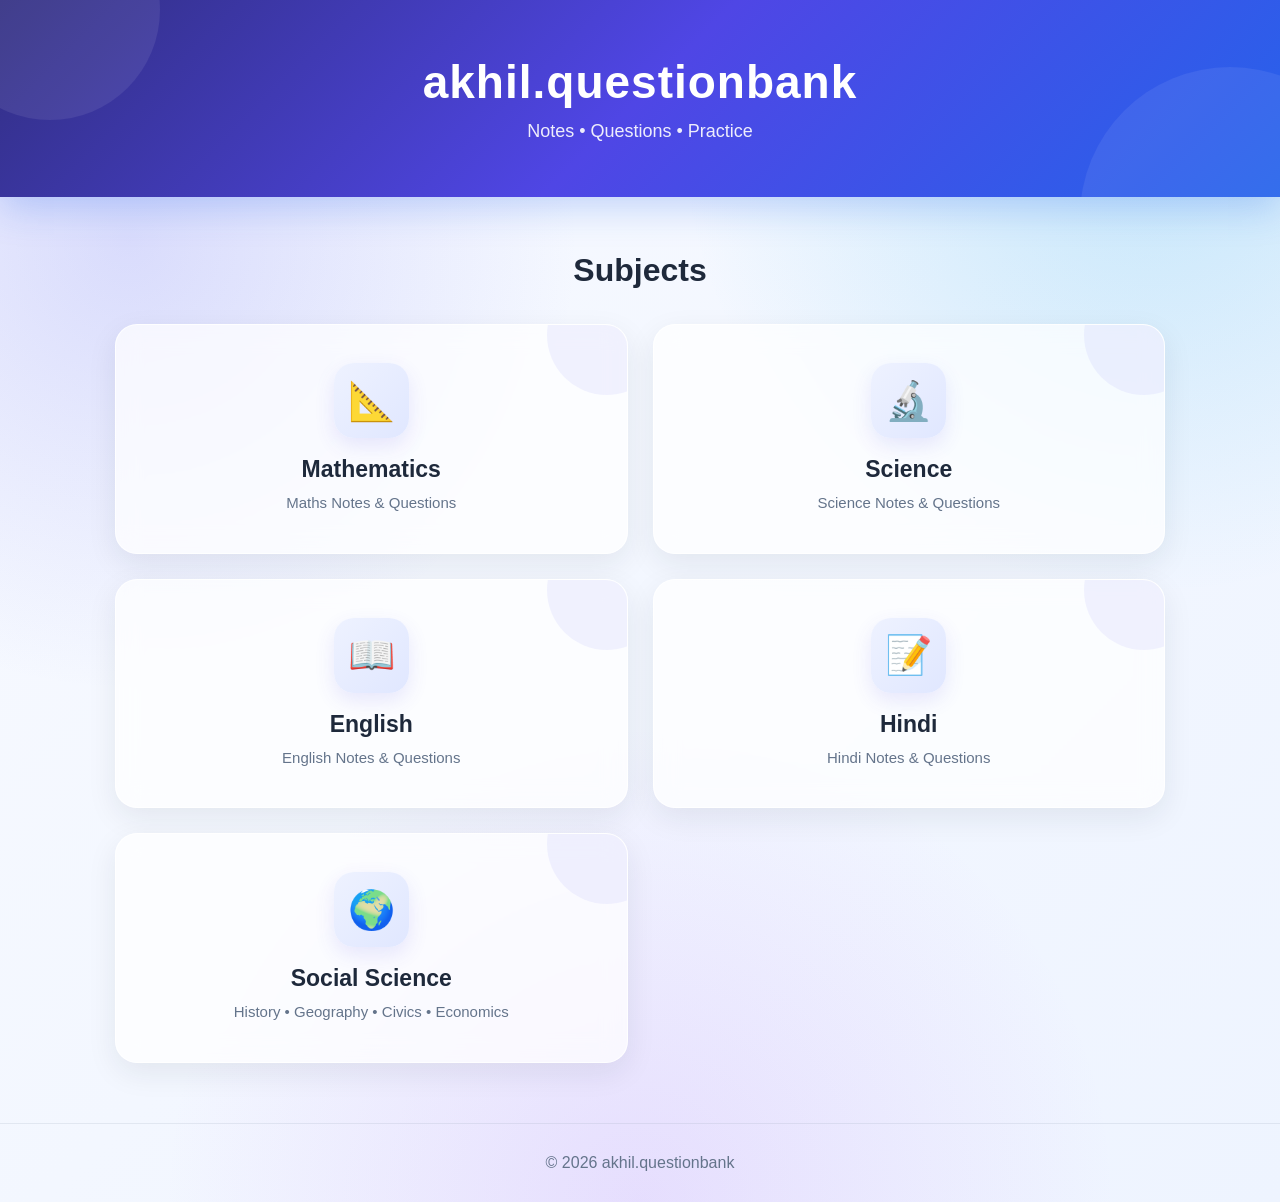
==== index.html @ 11f7a159 "initial jandarpan project" ====
<!DOCTYPE html>
<html lang="en">

<head>
    <meta charset="UTF-8">
    <meta name="viewport" content="width=device-width, initial-scale=1.0">

    <title>akhil.questionbank</title>

    <link rel="stylesheet" href="style.css">
</head>

<body>

<header>
    <h1>akhil.questionbank</h1>
    <p>Notes • Questions • Practice</p>
</header>

<main>

    <h2>Subjects</h2>

    <div class="subjects">

        <a href="mathematics.html" class="subject">
            <div class="icon">📐</div>
            <h3>Mathematics</h3>
            <p>Maths Notes & Questions</p>
        </a>

        <a href="science.html" class="subject">
            <div class="icon">🔬</div>
            <h3>Science</h3>
            <p>Science Notes & Questions</p>
        </a>

        <a href="english.html" class="subject">
            <div class="icon">📖</div>
            <h3>English</h3>
            <p>English Notes & Questions</p>
        </a>

        <a href="hindi.html" class="subject">
            <div class="icon">📝</div>
            <h3>Hindi</h3>
            <p>Hindi Notes & Questions</p>
        </a>

        <a href="sst.html" class="subject">
            <div class="icon">🌍</div>
            <h3>Social Science</h3>
            <p>History • Geography • Civics • Economics</p>
        </a>

    </div>

</main>

<footer>
    <p>© 2026 akhil.questionbank</p>
</footer>

<script src="script.js"></script>

</body>
</html>
---- style.css ----
* {
    margin: 0;
    padding: 0;
    box-sizing: border-box;
}

body {
    font-family: Arial, sans-serif;
    min-height: 100vh;
    color: #172033;

    /* Beautiful background */
    background:
        radial-gradient(circle at 10% 20%, rgba(99, 102, 241, 0.20), transparent 30%),
        radial-gradient(circle at 90% 10%, rgba(14, 165, 233, 0.20), transparent 30%),
        radial-gradient(circle at 50% 100%, rgba(168, 85, 247, 0.15), transparent 35%),
        linear-gradient(135deg, #f8faff, #eef4ff);
}

/* ================= HEADER ================= */

header {
    position: relative;
    overflow: hidden;

    padding: 55px 20px;
    text-align: center;

    color: white;

    background:
        linear-gradient(135deg, #312e81, #4f46e5, #2563eb);

    box-shadow: 0 10px 35px rgba(37, 99, 235, 0.25);
}

/* Decorative circles */

header::before {
    content: "";
    position: absolute;

    width: 220px;
    height: 220px;

    border-radius: 50%;

    background: rgba(255, 255, 255, 0.08);

    top: -100px;
    left: -60px;
}

header::after {
    content: "";
    position: absolute;

    width: 300px;
    height: 300px;

    border-radius: 50%;

    background: rgba(255, 255, 255, 0.07);

    right: -100px;
    bottom: -170px;
}

header h1 {
    position: relative;
    z-index: 2;

    font-size: 46px;
    letter-spacing: 1px;

    margin-bottom: 12px;
}

header p {
    position: relative;
    z-index: 2;

    font-size: 18px;
    opacity: 0.9;
}

/* ================= MAIN ================= */

main {
    max-width: 1100px;
    margin: 55px auto;
    padding: 0 25px;
}

main h2 {
    text-align: center;

    font-size: 32px;
    margin-bottom: 35px;

    color: #1e293b;
}

/* ================= SUBJECT CARDS ================= */

.subjects {
    display: grid;

    grid-template-columns: repeat(2, 1fr);

    gap: 25px;
}

.subject {
    position: relative;
    overflow: hidden;

    padding: 38px 25px;

    border-radius: 22px;

    text-decoration: none;
    text-align: center;

    color: #172033;

    /* Glass effect */

    background: rgba(255, 255, 255, 0.72);

    backdrop-filter: blur(12px);

    border: 1px solid rgba(255, 255, 255, 0.8);

    box-shadow:
        0 10px 30px rgba(31, 41, 55, 0.08);

    transition: all 0.3s ease;
}

/* Small shine */

.subject::before {
    content: "";

    position: absolute;

    width: 120px;
    height: 120px;

    border-radius: 50%;

    background: rgba(99, 102, 241, 0.08);

    top: -50px;
    right: -40px;
}

.subject:hover {
    transform: translateY(-8px);

    box-shadow:
        0 18px 40px rgba(37, 99, 235, 0.15);
}

/* ================= ICON ================= */

.icon {
    position: relative;

    display: inline-flex;

    align-items: center;
    justify-content: center;

    width: 75px;
    height: 75px;

    margin-bottom: 18px;

    border-radius: 20px;

    font-size: 38px;

    background: linear-gradient(
        135deg,
        #eef2ff,
        #e0e7ff
    );

    box-shadow:
        0 8px 20px rgba(79, 70, 229, 0.12);
}

/* ================= TEXT ================= */

.subject h3 {
    position: relative;

    font-size: 23px;

    margin-bottom: 9px;

    color: #1e293b;
}

.subject p {
    position: relative;

    color: #64748b;

    font-size: 15px;

    line-height: 1.5;
}

/* ================= FOOTER ================= */

footer {
    text-align: center;

    padding: 30px;

    margin-top: 60px;

    color: #64748b;

    border-top: 1px solid rgba(148, 163, 184, 0.2);
}

/* ================= MOBILE ================= */

@media (max-width: 650px) {

    header {
        padding: 45px 20px;
    }

    header h1 {
        font-size: 34px;
    }

    header p {
        font-size: 15px;
    }

    main {
        margin-top: 35px;
    }

    .subjects {
        grid-template-columns: 1fr;
    }

    .subject {
        padding: 32px 20px;
    }
}
/* ================= CHAPTER PAGE ================= */

.back-button {
    display: inline-block;

    margin-bottom: 30px;

    padding: 10px 18px;

    border-radius: 10px;

    text-decoration: none;

    color: #4f46e5;

    background: rgba(255, 255, 255, 0.75);

    border: 1px solid rgba(99, 102, 241, 0.15);

    transition: 0.2s;
}

.back-button:hover {
    background: white;
    transform: translateX(-3px);
}

.chapters {
    display: grid;

    grid-template-columns: repeat(2, 1fr);

    gap: 20px;
}

.chapter {
    display: block;

    padding: 28px;

    border-radius: 18px;

    text-decoration: none;

    color: #172033;

    background: rgba(255, 255, 255, 0.75);

    backdrop-filter: blur(10px);

    border: 1px solid rgba(255, 255, 255, 0.8);

    box-shadow: 0 8px 25px rgba(31, 41, 55, 0.07);

    transition: 0.25s;
}

.chapter:hover {
    transform: translateY(-5px);

    box-shadow: 0 15px 35px rgba(37, 99, 235, 0.13);
}

.chapter span {
    display: block;

    color: #6366f1;

    font-size: 14px;

    margin-bottom: 8px;
}

.chapter strong {
    font-size: 20px;
}

/* Mobile */

@media (max-width: 650px) {

    .chapters {
        grid-template-columns: 1fr;
    }
}
/* ================= PDF CARDS ================= */

.pdfs {
    display: grid;
    grid-template-columns: repeat(2, 1fr);
    gap: 25px;
}

.pdf-card {
    background: rgba(255, 255, 255, 0.75);
    backdrop-filter: blur(12px);

    padding: 30px;
    border-radius: 20px;

    text-align: center;

    border: 1px solid rgba(255, 255, 255, 0.8);

    box-shadow: 0 8px 25px rgba(31, 41, 55, 0.08);

    transition: 0.25s;
}

.pdf-card:hover {
    transform: translateY(-6px);

    box-shadow: 0 15px 35px rgba(37, 99, 235, 0.15);
}

.pdf-icon {
    font-size: 45px;
    margin-bottom: 15px;
}

.pdf-card h3 {
    font-size: 21px;
    margin-bottom: 10px;
}

.pdf-card p {
    color: #64748b;
    margin-bottom: 20px;
}

.pdf-button {
    display: inline-block;

    padding: 10px 20px;

    border-radius: 10px;

    text-decoration: none;

    color: white;

    background: linear-gradient(
        135deg,
        #4f46e5,
        #2563eb
    );

    transition: 0.2s;
}

.pdf-button:hover {
    transform: scale(1.05);
}

@media (max-width: 650px) {

    .pdfs {
        grid-template-columns: 1fr;
    }
}
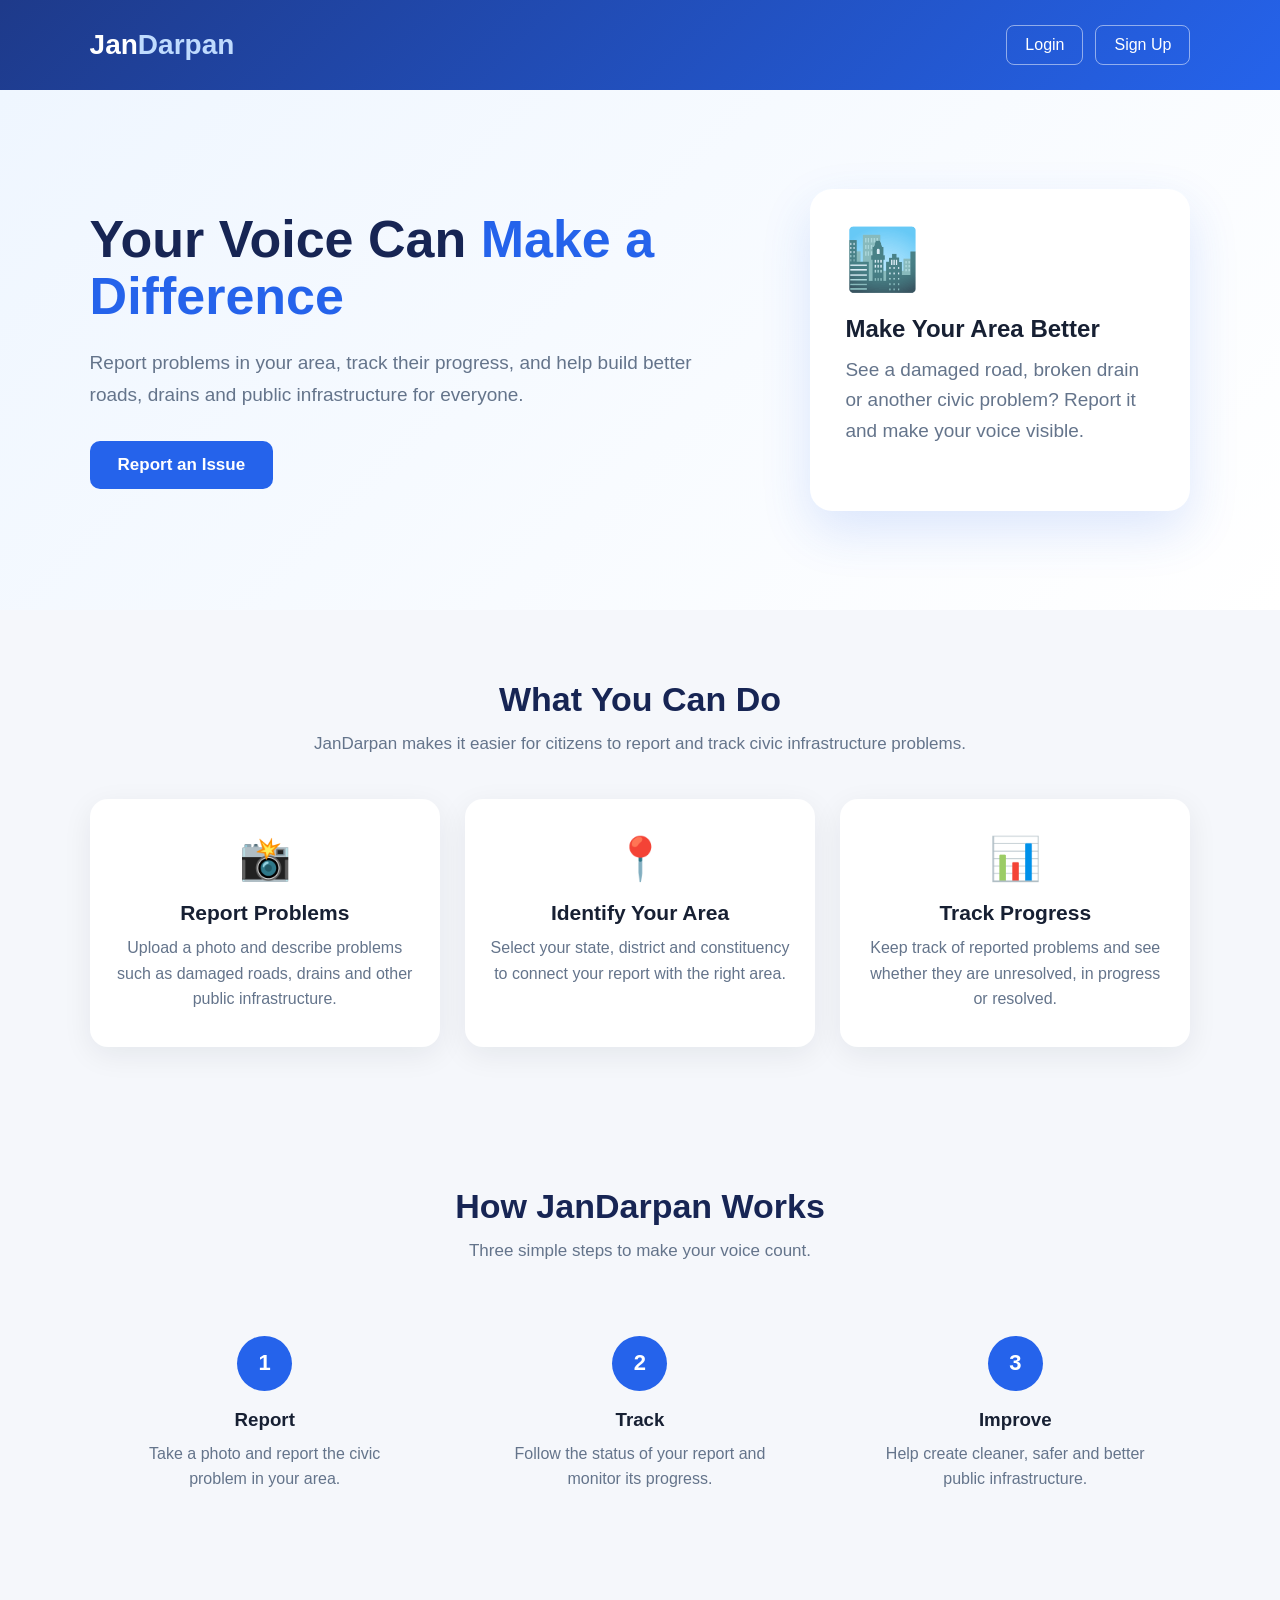
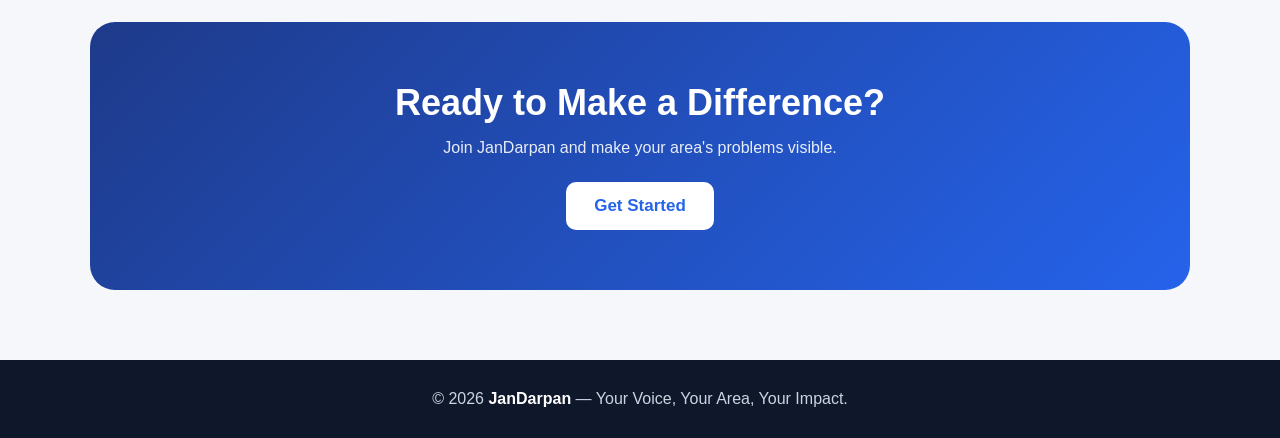
==== commit d6dcb824: "update JanDarpan homepage login and dashboard" ====
--- a/index.html
+++ b/index.html
@@ -5,63 +5,235 @@
     <meta charset="UTF-8">
     <meta name="viewport" content="width=device-width, initial-scale=1.0">
 
-    <title>akhil.questionbank</title>
-
-    <link rel="stylesheet" href="style.css">
+    <title>JanDarpan - Your Voice Can Make a Difference</title>
+
+    <link rel="stylesheet" href="jandarpan-home.css">
 </head>
 
 <body>
 
 <header>
-    <h1>akhil.questionbank</h1>
-    <p>Notes • Questions • Practice</p>
+
+    <div class="logo">
+        Jan<span>Darpan</span>
+    </div>
+
+    <div class="nav-buttons">
+        <a href="login.html">Login</a>
+        <a href="signup.html">Sign Up</a>
+    </div>
+
 </header>
 
-<main>
-
-    <h2>Subjects</h2>
-
-    <div class="subjects">
-
-        <a href="mathematics.html" class="subject">
-            <div class="icon">📐</div>
-            <h3>Mathematics</h3>
-            <p>Maths Notes & Questions</p>
+
+<section class="hero">
+
+    <div class="hero-content">
+
+        <h1>
+            Your Voice Can
+            <span>Make a Difference</span>
+        </h1>
+
+        <p>
+            Report problems in your area, track their progress,
+            and help build better roads, drains and public infrastructure
+            for everyone.
+        </p>
+
+        <a href="signup.html" class="primary-btn">
+            Report an Issue
         </a>
 
-        <a href="science.html" class="subject">
-            <div class="icon">🔬</div>
-            <h3>Science</h3>
-            <p>Science Notes & Questions</p>
-        </a>
-
-        <a href="english.html" class="subject">
-            <div class="icon">📖</div>
-            <h3>English</h3>
-            <p>English Notes & Questions</p>
-        </a>
-
-        <a href="hindi.html" class="subject">
-            <div class="icon">📝</div>
-            <h3>Hindi</h3>
-            <p>Hindi Notes & Questions</p>
-        </a>
-
-        <a href="sst.html" class="subject">
-            <div class="icon">🌍</div>
-            <h3>Social Science</h3>
-            <p>History • Geography • Civics • Economics</p>
-        </a>
-
-    </div>
-
-</main>
+    </div>
+
+
+    <div class="hero-card">
+
+        <div class="icon">🏙️</div>
+
+        <h3>
+            Make Your Area Better
+        </h3>
+
+        <p>
+            See a damaged road, broken drain or another civic problem?
+            Report it and make your voice visible.
+        </p>
+
+    </div>
+
+</section>
+
+
+<section class="section">
+
+    <h2>
+        What You Can Do
+    </h2>
+
+    <p class="section-subtitle">
+        JanDarpan makes it easier for citizens to report and track
+        civic infrastructure problems.
+    </p>
+
+
+    <div class="features">
+
+        <div class="feature-card">
+
+            <div class="feature-icon">
+                📸
+            </div>
+
+            <h3>
+                Report Problems
+            </h3>
+
+            <p>
+                Upload a photo and describe problems such as
+                damaged roads, drains and other public infrastructure.
+            </p>
+
+        </div>
+
+
+        <div class="feature-card">
+
+            <div class="feature-icon">
+                📍
+            </div>
+
+            <h3>
+                Identify Your Area
+            </h3>
+
+            <p>
+                Select your state, district and constituency
+                to connect your report with the right area.
+            </p>
+
+        </div>
+
+
+        <div class="feature-card">
+
+            <div class="feature-icon">
+                📊
+            </div>
+
+            <h3>
+                Track Progress
+            </h3>
+
+            <p>
+                Keep track of reported problems and see
+                whether they are unresolved, in progress or resolved.
+            </p>
+
+        </div>
+
+    </div>
+
+</section>
+
+
+<section class="section">
+
+    <h2>
+        How JanDarpan Works
+    </h2>
+
+    <p class="section-subtitle">
+        Three simple steps to make your voice count.
+    </p>
+
+
+    <div class="steps">
+
+        <div class="step">
+
+            <div class="step-number">
+                1
+            </div>
+
+            <h3>
+                Report
+            </h3>
+
+            <p>
+                Take a photo and report the civic problem
+                in your area.
+            </p>
+
+        </div>
+
+
+        <div class="step">
+
+            <div class="step-number">
+                2
+            </div>
+
+            <h3>
+                Track
+            </h3>
+
+            <p>
+                Follow the status of your report
+                and monitor its progress.
+            </p>
+
+        </div>
+
+
+        <div class="step">
+
+            <div class="step-number">
+                3
+            </div>
+
+            <h3>
+                Improve
+            </h3>
+
+            <p>
+                Help create cleaner, safer and better
+                public infrastructure.
+            </p>
+
+        </div>
+
+    </div>
+
+</section>
+
+
+<section class="cta">
+
+    <h2>
+        Ready to Make a Difference?
+    </h2>
+
+    <p>
+        Join JanDarpan and make your area's problems visible.
+    </p>
+
+    <a href="signup.html" class="primary-btn">
+        Get Started
+    </a>
+
+</section>
+
 
 <footer>
-    <p>© 2026 akhil.questionbank</p>
+
+    <p>
+        © 2026 <strong>JanDarpan</strong> — Your Voice, Your Area, Your Impact.
+    </p>
+
 </footer>
 
-<script src="script.js"></script>
 
 </body>
 </html>
--- a/jandarpan-home.css
+++ b/jandarpan-home.css
@@ -0,0 +1,299 @@
+* {
+    margin: 0;
+    padding: 0;
+    box-sizing: border-box;
+}
+
+body {
+    font-family: Arial, sans-serif;
+    background: #f5f7fb;
+    color: #172033;
+}
+
+/* ================= HEADER ================= */
+
+header {
+    background: linear-gradient(135deg, #1e3a8a, #2563eb);
+    color: white;
+    padding: 25px 7%;
+    display: flex;
+    justify-content: space-between;
+    align-items: center;
+}
+
+.logo {
+    font-size: 28px;
+    font-weight: bold;
+}
+
+.logo span {
+    color: #bfdbfe;
+}
+
+.nav-buttons {
+    display: flex;
+    gap: 12px;
+}
+
+.nav-buttons a {
+    text-decoration: none;
+    color: white;
+    padding: 10px 18px;
+    border: 1px solid rgba(255,255,255,0.5);
+    border-radius: 8px;
+    transition: 0.2s;
+}
+
+.nav-buttons a:hover {
+    background: white;
+    color: #2563eb;
+}
+
+/* ================= HERO ================= */
+
+.hero {
+    min-height: 520px;
+    padding: 80px 7%;
+    display: flex;
+    align-items: center;
+    justify-content: space-between;
+    gap: 50px;
+    background: linear-gradient(135deg, #eff6ff, #ffffff);
+}
+
+.hero-content {
+    max-width: 650px;
+}
+
+.hero h1 {
+    font-size: 52px;
+    line-height: 1.1;
+    margin-bottom: 22px;
+    color: #172554;
+}
+
+.hero h1 span {
+    color: #2563eb;
+}
+
+.hero p {
+    font-size: 19px;
+    line-height: 1.7;
+    color: #64748b;
+    margin-bottom: 30px;
+}
+
+.primary-btn {
+    display: inline-block;
+    text-decoration: none;
+    background: #2563eb;
+    color: white;
+    padding: 14px 28px;
+    border-radius: 10px;
+    font-size: 17px;
+    font-weight: bold;
+    transition: 0.2s;
+}
+
+.primary-btn:hover {
+    background: #1d4ed8;
+    transform: translateY(-2px);
+}
+
+/* ================= HERO VISUAL ================= */
+
+.hero-card {
+    width: 380px;
+    padding: 35px;
+    background: white;
+    border-radius: 22px;
+    box-shadow: 0 20px 50px rgba(37, 99, 235, 0.15);
+}
+
+.hero-card .icon {
+    font-size: 60px;
+    margin-bottom: 20px;
+}
+
+.hero-card h3 {
+    font-size: 24px;
+    margin-bottom: 12px;
+}
+
+.hero-card p {
+    color: #64748b;
+    line-height: 1.6;
+}
+
+/* ================= SECTIONS ================= */
+
+.section {
+    padding: 70px 7%;
+    text-align: center;
+}
+
+.section h2 {
+    font-size: 34px;
+    margin-bottom: 15px;
+    color: #172554;
+}
+
+.section-subtitle {
+    color: #64748b;
+    margin-bottom: 45px;
+    font-size: 17px;
+}
+
+/* ================= FEATURE CARDS ================= */
+
+.features {
+    display: grid;
+    grid-template-columns: repeat(3, 1fr);
+    gap: 25px;
+}
+
+.feature-card {
+    background: white;
+    padding: 35px 25px;
+    border-radius: 18px;
+    box-shadow: 0 8px 30px rgba(15, 23, 42, 0.07);
+    transition: 0.25s;
+}
+
+.feature-card:hover {
+    transform: translateY(-7px);
+    box-shadow: 0 15px 35px rgba(37, 99, 235, 0.12);
+}
+
+.feature-icon {
+    font-size: 42px;
+    margin-bottom: 18px;
+}
+
+.feature-card h3 {
+    font-size: 21px;
+    margin-bottom: 10px;
+}
+
+.feature-card p {
+    color: #64748b;
+    line-height: 1.6;
+}
+
+/* ================= HOW IT WORKS ================= */
+
+.steps {
+    display: grid;
+    grid-template-columns: repeat(3, 1fr);
+    gap: 25px;
+}
+
+.step {
+    padding: 30px;
+}
+
+.step-number {
+    width: 55px;
+    height: 55px;
+    margin: 0 auto 18px;
+    display: flex;
+    align-items: center;
+    justify-content: center;
+    border-radius: 50%;
+    background: #2563eb;
+    color: white;
+    font-size: 22px;
+    font-weight: bold;
+}
+
+.step h3 {
+    margin-bottom: 10px;
+}
+
+.step p {
+    color: #64748b;
+    line-height: 1.6;
+}
+
+/* ================= CTA ================= */
+
+.cta {
+    margin: 30px 7% 70px;
+    padding: 60px 30px;
+    text-align: center;
+    border-radius: 25px;
+    background: linear-gradient(135deg, #1e3a8a, #2563eb);
+    color: white;
+}
+
+.cta h2 {
+    font-size: 36px;
+    margin-bottom: 15px;
+}
+
+.cta p {
+    margin-bottom: 25px;
+    opacity: 0.9;
+}
+
+.cta .primary-btn {
+    background: white;
+    color: #2563eb;
+}
+
+.cta .primary-btn:hover {
+    background: #eff6ff;
+}
+
+/* ================= FOOTER ================= */
+
+footer {
+    background: #0f172a;
+    color: #cbd5e1;
+    text-align: center;
+    padding: 30px 20px;
+}
+
+footer strong {
+    color: white;
+}
+
+/* ================= MOBILE ================= */
+
+@media (max-width: 800px) {
+
+    header {
+        padding: 20px;
+        flex-direction: column;
+        gap: 18px;
+    }
+
+    .hero {
+        padding: 55px 20px;
+        flex-direction: column;
+        text-align: center;
+    }
+
+    .hero h1 {
+        font-size: 38px;
+    }
+
+    .hero-card {
+        width: 100%;
+        max-width: 380px;
+    }
+
+    .features,
+    .steps {
+        grid-template-columns: 1fr;
+    }
+
+    .section {
+        padding: 55px 20px;
+    }
+
+    .cta {
+        margin-left: 20px;
+        margin-right: 20px;
+    }
+}
